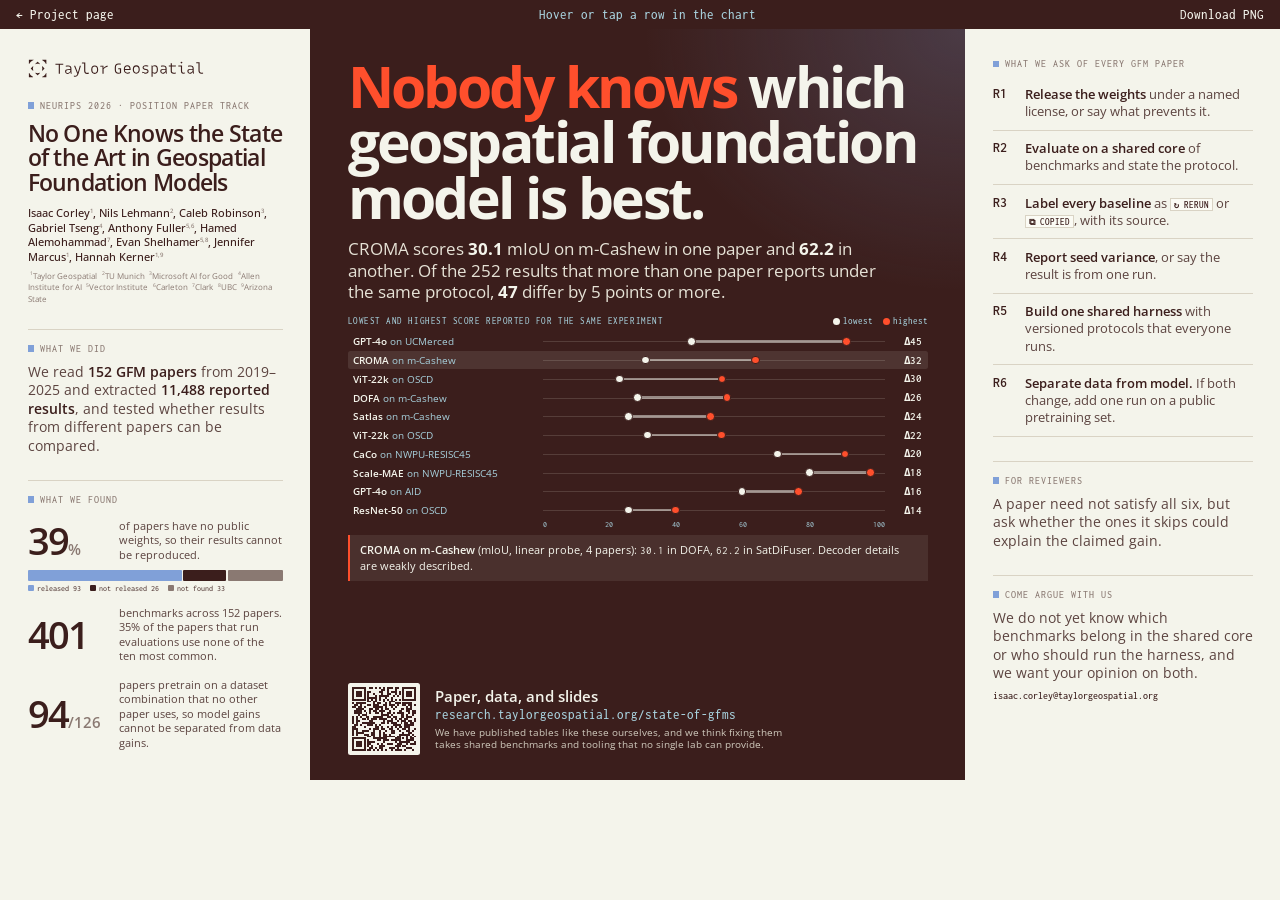
==== site/poster/index.html @ e6df27a6 "init" ====
<!doctype html>
<html lang="en">
<head>
<meta charset="utf-8">
<meta name="viewport" content="width=device-width, initial-scale=1">
<title>Poster · No One Knows the State of the Art in Geospatial Foundation Models</title>
<meta name="description" content="NeurIPS 2026 poster for the position paper No One Knows the State of the Art in Geospatial Foundation Models.">
<link rel="icon" href="../assets/favicon.svg" type="image/svg+xml">
<link rel="preconnect" href="https://fonts.googleapis.com">
<link rel="preconnect" href="https://fonts.gstatic.com" crossorigin>
<link rel="stylesheet" href="https://fonts.googleapis.com/css2?family=Inconsolata:wght@400;500;600&family=Open+Sans:wght@400;500;600;700&display=swap">
<link rel="stylesheet" href="poster.css">
</head>
<body>
<div class="chrome">
  <a href="../">← Project page</a>
  <span>Hover or tap a row in the chart</span>
  <a href="poster.png" download>Download PNG</a>
</div>
<div id="stage">

  <!-- LEFT: who, what, evidence -->
  <aside class="col left">
    <img class="logo" src="../assets/tg-logo-oneline.svg" alt="Taylor Geospatial">
    <p class="kicker">NeurIPS 2026 · Position Paper Track</p>
    <h1>No One Knows the State of the Art in Geospatial Foundation Models</h1>
    <p class="authors">Isaac Corley<sup>1</sup>, Nils Lehmann<sup>2</sup>, Caleb Robinson<sup>3</sup>, Gabriel Tseng<sup>4</sup>, Anthony Fuller<sup>5,6</sup>, Hamed Alemohammad<sup>7</sup>, Evan Shelhamer<sup>5,8</sup>, Jennifer Marcus<sup>1</sup>, Hannah Kerner<sup>1,9</sup></p>
    <p class="affils"><sup>1</sup>Taylor Geospatial <sup>2</sup>TU Munich <sup>3</sup>Microsoft AI for Good <sup>4</sup>Allen Institute for AI <sup>5</sup>Vector Institute <sup>6</sup>Carleton <sup>7</sup>Clark <sup>8</sup>UBC <sup>9</sup>Arizona State</p>

    <p class="kicker sec">What we did</p>
    <p class="body">We read <b>152 GFM papers</b> from 2019–2025 and extracted <b>11,488 reported results</b>, and tested whether results from different papers can be compared.</p>

    <p class="kicker sec">What we found</p>
    <div class="stat">
      <span class="n">39<small>%</small></span>
      <span class="l">of papers have no public weights, so their results cannot be reproduced.</span>
      <div class="wbar"><i style="flex:93" class="yes" data-tip="Weights released: 93 papers"></i><i style="flex:26" class="no" data-tip="Explicitly not released: 26 papers"></i><i style="flex:33" class="unk" data-tip="Weights not found: 33 papers"></i></div>
      <span class="legend"><i class="yes"></i>released 93 <i class="no"></i>not released 26 <i class="unk"></i>not found 33</span>
    </div>
    <div class="stat">
      <span class="n">401</span>
      <span class="l">benchmarks across 152 papers. 35% of the papers that run evaluations use none of the ten most common.</span>
    </div>
    <div class="stat">
      <span class="n">94<small>/126</small></span>
      <span class="l">papers pretrain on a dataset combination that no other paper uses, so model gains cannot be separated from data gains.</span>
    </div>
  </aside>

  <!-- CENTER: the hook -->
  <main class="center">
    <p class="hook"><em>Nobody knows</em> which geospatial foundation model is best.</p>
    <p class="sub">CROMA scores <b>30.1</b> mIoU on m-Cashew in one paper and <b>62.2</b> in another. Of the 252 results that more than one paper reports under the same protocol, <b>47</b> differ by 5 points or more.</p>

    <div class="chart">
      <div class="chart-head"><span>Lowest and highest score reported for the same experiment</span><span class="key"><i class="lo"></i>lowest <i class="hi"></i>highest</span></div>
      <div id="rows"></div>
      <div class="axis"><span>0</span><span>20</span><span>40</span><span>60</span><span>80</span><span>100</span></div>
    </div>
    <div class="detail" id="detail"></div>

    <div class="foot">
      <img class="qr" src="qr.svg" alt="QR code for research.taylorgeospatial.org/state-of-gfms">
      <div>
        <p class="foot-big">Paper, data, and slides</p>
        <p class="foot-url">research.taylorgeospatial.org/state-of-gfms</p>
        <p class="foot-note">We have published tables like these ourselves, and we think fixing them takes shared benchmarks and tooling that no single lab can provide.</p>
      </div>
    </div>
  </main>

  <!-- RIGHT: what to do -->
  <aside class="col right">
    <p class="kicker">What we ask of every GFM paper</p>
    <ol class="recs">
      <li><span>R1</span><div><b>Release the weights</b> under a named license, or say what prevents it.</div></li>
      <li><span>R2</span><div><b>Evaluate on a shared core</b> of benchmarks and state the protocol.</div></li>
      <li><span>R3</span><div><b>Label every baseline</b> as <i class="tag">↻ rerun</i> or <i class="tag">⧉ copied</i>, with its source.</div></li>
      <li><span>R4</span><div><b>Report seed variance</b>, or say the result is from one run.</div></li>
      <li><span>R5</span><div><b>Build one shared harness</b> with versioned protocols that everyone runs.</div></li>
      <li><span>R6</span><div><b>Separate data from model.</b> If both change, add one run on a public pretraining set.</div></li>
    </ol>

    <p class="kicker sec">For reviewers</p>
    <p class="body">A paper need not satisfy all six, but ask whether the ones it skips could explain the claimed gain.</p>

    <p class="kicker sec">Come argue with us</p>
    <p class="body">We do not yet know which benchmarks belong in the shared core or who should run the harness, and we want your opinion on both.</p>
    <p class="contact">isaac.corley@taylorgeospatial.org</p>
  </aside>

  <div id="tip"></div>
</div>
<script src="poster.js"></script>
</body>
</html>
---- site/poster/poster.css ----
/* All sizes are in --u, where 5120u is the poster width. On the web --u follows the window,
   so the poster fills any screen and stacks into one column on narrow ones. With ?export
   --u is 1px and the stage is exactly 5120 x 2880 px, the NeurIPS PNG limit. */
:root {
  --u: calc(100vw / 5120);
  --brown: #3B1E1C; --ivory: #F4F4EB; --peri: #80A0D8; --lblue: #A7D0DC; --red: #FF4F2C;
  --muted: #8A7972; --soft: #5C4440; --rule: #D9D3C4; --card: #FBFBF4; --brown2: #4A2A27;
  --sans: "Open Sans", ui-sans-serif, sans-serif; --mono: "Inconsolata", ui-monospace, Menlo, monospace;
}
* { box-sizing: border-box; }
html, body { margin: 0; background: var(--ivory); }
body { font-family: var(--sans); color: var(--brown); -webkit-font-smoothing: antialiased; }
#stage { position: relative; width: 100%; min-height: calc(2880 * var(--u)); display: grid; grid-template-columns: 1240fr 2620fr 1260fr; background: var(--ivory); }
p, h1, ol { margin: 0; }
sup { font-size: 0.6em; color: var(--muted); }

.col { padding: calc(120 * var(--u)) calc(110 * var(--u)); display: flex; flex-direction: column; }
.kicker { font: 500 calc(40 * var(--u))/1 var(--mono); letter-spacing: 0.1em; text-transform: uppercase; color: var(--muted);
  display: flex; align-items: center; gap: calc(22 * var(--u)); }
.kicker::before { content: ""; width: calc(26 * var(--u)); height: calc(26 * var(--u)); background: var(--peri); flex: none; }
.kicker.sec { margin-top: calc(96 * var(--u)); padding-top: calc(56 * var(--u)); border-top: calc(3 * var(--u)) solid var(--rule); }
.body { font-size: calc(54 * var(--u)); line-height: 1.38; margin-top: calc(36 * var(--u)); color: var(--soft); }
.body b { color: var(--brown); font-weight: 600; }

.logo { height: calc(76 * var(--u)); width: auto; align-self: flex-start; margin-bottom: calc(90 * var(--u)); }
h1 { font-size: calc(92 * var(--u)); line-height: 1.08; letter-spacing: -0.03em; font-weight: 600; margin-top: calc(40 * var(--u)); }
.authors { font-size: calc(42 * var(--u)); line-height: 1.4; font-weight: 500; margin-top: calc(44 * var(--u)); }
.affils { font-size: calc(32 * var(--u)); line-height: 1.45; color: var(--muted); margin-top: calc(20 * var(--u)); }
.affils sup { margin-left: calc(10 * var(--u)); }

.stat { margin-top: calc(56 * var(--u)); display: grid; grid-template-columns: calc(330 * var(--u)) 1fr; column-gap: calc(36 * var(--u)); align-items: center; }
.stat .n { font: 600 calc(150 * var(--u))/0.95 var(--sans); letter-spacing: -0.045em; font-feature-settings: "tnum" 1, "lnum" 1; }
.stat .n small { font-size: 0.4em; color: var(--muted); letter-spacing: -0.01em; }
.stat .l { font-size: calc(44 * var(--u)); line-height: 1.32; color: var(--soft); }
.wbar { grid-column: 1 / -1; display: flex; gap: calc(6 * var(--u)); height: calc(44 * var(--u)); margin-top: calc(30 * var(--u)); }
.wbar i { border-radius: calc(4 * var(--u)); }
.yes { background: var(--peri); } .no { background: var(--brown); } .unk { background: var(--muted); }
.legend { grid-column: 1 / -1; font: 500 calc(30 * var(--u)) var(--mono); color: var(--soft); margin-top: calc(16 * var(--u)); display: flex; align-items: center; gap: calc(12 * var(--u)); }
.legend i { width: calc(26 * var(--u)); height: calc(26 * var(--u)); border-radius: calc(4 * var(--u)); margin-left: calc(22 * var(--u)); } .legend i:first-child { margin-left: 0; }

.center { background: radial-gradient(ellipse 70% 50% at 100% 0%, rgba(128,160,216,.22), transparent 70%), var(--brown);
  color: var(--ivory); padding: calc(120 * var(--u)) calc(150 * var(--u)) calc(100 * var(--u)); display: flex; flex-direction: column; }
.hook { font-size: calc(226 * var(--u)); line-height: 0.98; letter-spacing: -0.045em; font-weight: 700; }
.hook em { font-style: normal; color: var(--red); }
.sub { font-size: calc(66 * var(--u)); line-height: 1.3; margin-top: calc(52 * var(--u)); color: #E6E2D6; max-width: calc(2200 * var(--u)); }
.sub b { color: var(--ivory); font-weight: 700; }

.chart { margin-top: calc(56 * var(--u)); }
.chart-head { display: flex; justify-content: space-between; font: 500 calc(36 * var(--u)) var(--mono); letter-spacing: 0.06em; text-transform: uppercase; color: var(--lblue); margin-bottom: calc(22 * var(--u)); }
.key { display: flex; align-items: center; gap: calc(12 * var(--u)); text-transform: none; letter-spacing: 0; }
.key i { width: calc(28 * var(--u)); height: calc(28 * var(--u)); border-radius: 50%; margin-left: calc(26 * var(--u)); }
.lo { background: var(--ivory); } .hi { background: var(--red); }
.row { display: grid; grid-template-columns: calc(760 * var(--u)) 1fr calc(150 * var(--u)); align-items: center; height: calc(75 * var(--u)); padding: 0 calc(20 * var(--u)); border-radius: calc(10 * var(--u)); cursor: pointer; }
.row.on { background: rgba(244,244,235,.1); }
.row .name { font-size: calc(40 * var(--u)); font-weight: 600; white-space: nowrap; }
.row .name span { font-weight: 400; color: var(--lblue); }
.track { position: relative; height: 100%; }
.track::before { content: ""; position: absolute; left: 0; right: 0; top: 50%; height: calc(2 * var(--u)); background: rgba(244,244,235,.14); }
.gap { position: absolute; top: 50%; height: calc(10 * var(--u)); margin-top: calc(-5 * var(--u)); background: rgba(244,244,235,.5); border-radius: calc(5 * var(--u)); }
.dot { position: absolute; top: 50%; width: calc(34 * var(--u)); height: calc(34 * var(--u)); margin: calc(-17 * var(--u)) 0 0 calc(-17 * var(--u)); border-radius: 50%; border: calc(4 * var(--u)) solid var(--brown); }
.row .delta { font: 600 calc(44 * var(--u)) var(--mono); text-align: right; }
.axis { margin: calc(6 * var(--u)) calc(170 * var(--u)) 0 calc(780 * var(--u)); display: flex; justify-content: space-between; font: 400 calc(30 * var(--u)) var(--mono); color: var(--lblue); }
.detail { margin-top: calc(30 * var(--u)); padding: calc(30 * var(--u)) calc(42 * var(--u)); background: rgba(244,244,235,.08); border-left: calc(8 * var(--u)) solid var(--red); font-size: calc(44 * var(--u)); line-height: 1.35; min-height: calc(180 * var(--u)); margin-bottom: calc(40 * var(--u)); }
.detail b { font-weight: 600; } .detail .mono { font-family: var(--mono); }

.foot { margin-top: auto; display: flex; align-items: center; gap: calc(60 * var(--u)); }
.qr { width: calc(290 * var(--u)); height: calc(290 * var(--u)); border-radius: calc(10 * var(--u)); flex: none; }
.foot-big { font-size: calc(60 * var(--u)); font-weight: 600; }
.foot-url { font: 500 calc(52 * var(--u)) var(--mono); color: var(--lblue); margin-top: calc(8 * var(--u)); }
.foot-note { font-size: calc(38 * var(--u)); line-height: 1.35; color: #CFC9BC; margin-top: calc(22 * var(--u)); max-width: calc(1500 * var(--u)); }

.recs { list-style: none; padding: 0; margin-top: calc(30 * var(--u)); }
.recs li { display: grid; grid-template-columns: calc(130 * var(--u)) 1fr; padding: calc(38 * var(--u)) 0; border-bottom: calc(3 * var(--u)) solid var(--rule); font-size: calc(52 * var(--u)); line-height: 1.32; color: var(--soft); }
.recs li span { font: 600 calc(56 * var(--u))/1.15 var(--mono); color: var(--brown); }
.recs b { color: var(--brown); font-weight: 600; }
.tag { font: 600 calc(36 * var(--u)) var(--mono); font-style: normal; text-transform: uppercase; border: calc(3 * var(--u)) solid var(--rule); background: var(--card); padding: calc(2 * var(--u)) calc(12 * var(--u)); white-space: nowrap; color: var(--brown); }
.contact { font: 500 calc(40 * var(--u)) var(--mono); margin-top: calc(28 * var(--u)); }

#tip { position: absolute; display: none; background: var(--ivory); color: var(--brown); font: 500 calc(34 * var(--u)) var(--mono); padding: calc(14 * var(--u)) calc(22 * var(--u)); border: calc(3 * var(--u)) solid var(--brown); pointer-events: none; white-space: nowrap; z-index: 3; }

.export { --u: 1px; }
.export body { width: 5120px; height: 2880px; overflow: hidden; }
.export #stage { width: 5120px; height: 2880px; min-height: 0; overflow: hidden; }
.chrome { display: flex; justify-content: space-between; align-items: center; gap: 16px; padding: 8px 16px;
  background: var(--brown); font: 500 13px var(--mono); color: var(--lblue); }
.chrome a { color: var(--ivory); text-decoration: none; }
.export .chrome { display: none; }
@media (max-width: 900px) {
  :root { --u: calc(100vw / 1300); }
  #stage { grid-template-columns: minmax(0, 1fr); }
  .col, .center { padding: calc(110 * var(--u)) calc(90 * var(--u)); }
  .hook { font-size: calc(170 * var(--u)); }
  .row { grid-template-columns: calc(430 * var(--u)) 1fr calc(120 * var(--u)); height: calc(96 * var(--u)); }
  .row .name { font-size: calc(36 * var(--u)); white-space: normal; line-height: 1.1; }
  .axis { margin: calc(6 * var(--u)) calc(150 * var(--u)) 0 calc(620 * var(--u)); }
  .chart-head { flex-direction: column; gap: calc(14 * var(--u)); }
  .foot { margin-top: calc(60 * var(--u)); }
  .chrome span { display: none; }
  .foot-url { word-break: break-all; }
  .foot > div { min-width: 0; }
}
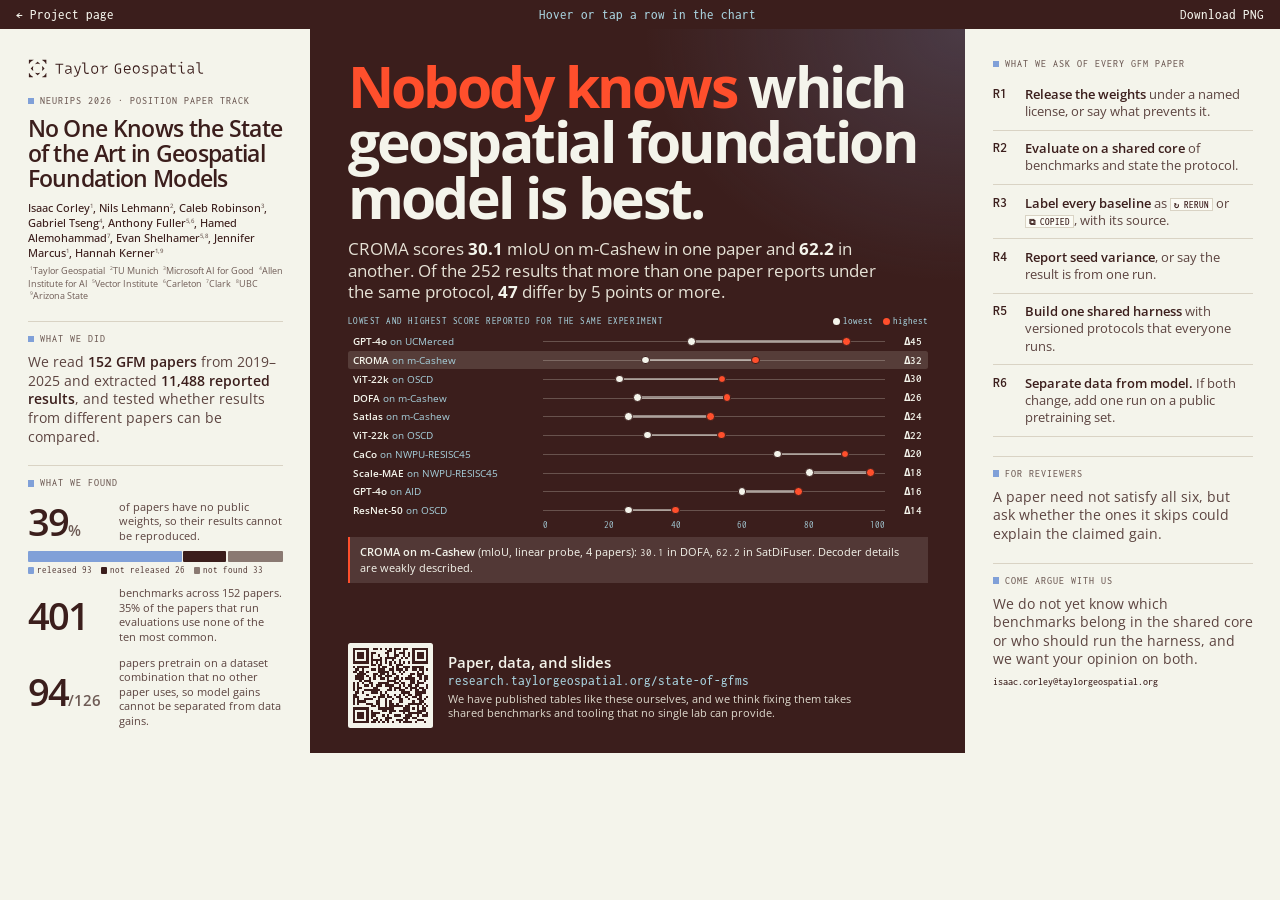
==== commit e87dee87: "feat: link-preview card and og tags on all pages" ====
--- a/site/poster/index.html
+++ b/site/poster/index.html
@@ -5,6 +5,18 @@
 <meta name="viewport" content="width=device-width, initial-scale=1">
 <title>Poster · No One Knows the State of the Art in Geospatial Foundation Models</title>
 <meta name="description" content="NeurIPS 2026 poster for the position paper No One Knows the State of the Art in Geospatial Foundation Models.">
+<meta name="theme-color" content="#3B1E1C">
+<meta property="og:type" content="website">
+<meta property="og:title" content="Poster · No One Knows the State of the Art in Geospatial Foundation Models">
+<meta property="og:description" content="Interactive NeurIPS 2026 poster: how far apart different papers report the same experiment, and six things we ask of every GFM paper.">
+<meta property="og:url" content="https://research.taylorgeospatial.org/state-of-gfms/poster/">
+<meta property="og:site_name" content="Taylor Geospatial">
+<meta property="og:image" content="https://research.taylorgeospatial.org/state-of-gfms/assets/og.png">
+<meta property="og:image:width" content="1200">
+<meta property="og:image:height" content="630">
+<meta property="og:image:alt" content="Nobody knows which geospatial foundation model is best. Chart of the lowest and highest scores that different papers report for the same model, benchmark, and protocol.">
+<meta name="twitter:card" content="summary_large_image">
+<link rel="canonical" href="https://research.taylorgeospatial.org/state-of-gfms/poster/">
 <link rel="icon" href="../assets/favicon.svg" type="image/svg+xml">
 <link rel="preconnect" href="https://fonts.googleapis.com">
 <link rel="preconnect" href="https://fonts.gstatic.com" crossorigin>
--- a/site/poster/poster.css
+++ b/site/poster/poster.css
@@ -4,7 +4,7 @@
 :root {
   --u: calc(100vw / 5120);
   --brown: #3B1E1C; --ivory: #F4F4EB; --peri: #80A0D8; --lblue: #A7D0DC; --red: #FF4F2C;
-  --muted: #8A7972; --soft: #5C4440; --rule: #D9D3C4; --card: #FBFBF4; --brown2: #4A2A27;
+  --muted: #6E5B55; --taupe: #8A7972; --soft: #5C4440; --rule: #D9D3C4; --card: #FBFBF4; --brown2: #4A2A27;
   --sans: "Open Sans", ui-sans-serif, sans-serif; --mono: "Inconsolata", ui-monospace, Menlo, monospace;
 }
 * { box-sizing: border-box; }
@@ -14,28 +14,28 @@
 p, h1, ol { margin: 0; }
 sup { font-size: 0.6em; color: var(--muted); }
 
-.col { padding: calc(120 * var(--u)) calc(110 * var(--u)); display: flex; flex-direction: column; }
+.col { padding: calc(120 * var(--u)) calc(110 * var(--u)) calc(100 * var(--u)); display: flex; flex-direction: column; }
 .kicker { font: 500 calc(40 * var(--u))/1 var(--mono); letter-spacing: 0.1em; text-transform: uppercase; color: var(--muted);
   display: flex; align-items: center; gap: calc(22 * var(--u)); }
 .kicker::before { content: ""; width: calc(26 * var(--u)); height: calc(26 * var(--u)); background: var(--peri); flex: none; }
-.kicker.sec { margin-top: calc(96 * var(--u)); padding-top: calc(56 * var(--u)); border-top: calc(3 * var(--u)) solid var(--rule); }
+.kicker.sec { margin-top: calc(76 * var(--u)); padding-top: calc(48 * var(--u)); border-top: calc(3 * var(--u)) solid var(--rule); }
 .body { font-size: calc(54 * var(--u)); line-height: 1.38; margin-top: calc(36 * var(--u)); color: var(--soft); }
 .body b { color: var(--brown); font-weight: 600; }
 
-.logo { height: calc(76 * var(--u)); width: auto; align-self: flex-start; margin-bottom: calc(90 * var(--u)); }
+.logo { height: calc(76 * var(--u)); width: auto; align-self: flex-start; margin-bottom: calc(72 * var(--u)); }
 h1 { font-size: calc(92 * var(--u)); line-height: 1.08; letter-spacing: -0.03em; font-weight: 600; margin-top: calc(40 * var(--u)); }
 .authors { font-size: calc(42 * var(--u)); line-height: 1.4; font-weight: 500; margin-top: calc(44 * var(--u)); }
-.affils { font-size: calc(32 * var(--u)); line-height: 1.45; color: var(--muted); margin-top: calc(20 * var(--u)); }
+.affils { font-size: calc(34 * var(--u)); line-height: 1.45; color: var(--muted); margin-top: calc(20 * var(--u)); }
 .affils sup { margin-left: calc(10 * var(--u)); }
 
-.stat { margin-top: calc(56 * var(--u)); display: grid; grid-template-columns: calc(330 * var(--u)) 1fr; column-gap: calc(36 * var(--u)); align-items: center; }
+.stat { margin-top: calc(46 * var(--u)); display: grid; grid-template-columns: calc(330 * var(--u)) 1fr; column-gap: calc(36 * var(--u)); align-items: center; }
 .stat .n { font: 600 calc(150 * var(--u))/0.95 var(--sans); letter-spacing: -0.045em; font-feature-settings: "tnum" 1, "lnum" 1; }
 .stat .n small { font-size: 0.4em; color: var(--muted); letter-spacing: -0.01em; }
 .stat .l { font-size: calc(44 * var(--u)); line-height: 1.32; color: var(--soft); }
 .wbar { grid-column: 1 / -1; display: flex; gap: calc(6 * var(--u)); height: calc(44 * var(--u)); margin-top: calc(30 * var(--u)); }
 .wbar i { border-radius: calc(4 * var(--u)); }
-.yes { background: var(--peri); } .no { background: var(--brown); } .unk { background: var(--muted); }
-.legend { grid-column: 1 / -1; font: 500 calc(30 * var(--u)) var(--mono); color: var(--soft); margin-top: calc(16 * var(--u)); display: flex; align-items: center; gap: calc(12 * var(--u)); }
+.yes { background: var(--peri); } .no { background: var(--brown); } .unk { background: var(--taupe); }
+.legend { grid-column: 1 / -1; font: 500 calc(34 * var(--u)) var(--mono); color: var(--soft); margin-top: calc(16 * var(--u)); display: flex; align-items: center; gap: calc(12 * var(--u)); }
 .legend i { width: calc(26 * var(--u)); height: calc(26 * var(--u)); border-radius: calc(4 * var(--u)); margin-left: calc(22 * var(--u)); } .legend i:first-child { margin-left: 0; }
 
 .center { background: radial-gradient(ellipse 70% 50% at 100% 0%, rgba(128,160,216,.22), transparent 70%), var(--brown);
@@ -51,23 +51,23 @@
 .key i { width: calc(28 * var(--u)); height: calc(28 * var(--u)); border-radius: 50%; margin-left: calc(26 * var(--u)); }
 .lo { background: var(--ivory); } .hi { background: var(--red); }
 .row { display: grid; grid-template-columns: calc(760 * var(--u)) 1fr calc(150 * var(--u)); align-items: center; height: calc(75 * var(--u)); padding: 0 calc(20 * var(--u)); border-radius: calc(10 * var(--u)); cursor: pointer; }
-.row.on { background: rgba(244,244,235,.1); }
+.row.on { background: rgba(244,244,235,.14); }
 .row .name { font-size: calc(40 * var(--u)); font-weight: 600; white-space: nowrap; }
 .row .name span { font-weight: 400; color: var(--lblue); }
 .track { position: relative; height: 100%; }
-.track::before { content: ""; position: absolute; left: 0; right: 0; top: 50%; height: calc(2 * var(--u)); background: rgba(244,244,235,.14); }
+.track::before { content: ""; position: absolute; left: 0; right: 0; top: 50%; height: calc(3 * var(--u)); background: rgba(244,244,235,.24); }
 .gap { position: absolute; top: 50%; height: calc(10 * var(--u)); margin-top: calc(-5 * var(--u)); background: rgba(244,244,235,.5); border-radius: calc(5 * var(--u)); }
 .dot { position: absolute; top: 50%; width: calc(34 * var(--u)); height: calc(34 * var(--u)); margin: calc(-17 * var(--u)) 0 0 calc(-17 * var(--u)); border-radius: 50%; border: calc(4 * var(--u)) solid var(--brown); }
 .row .delta { font: 600 calc(44 * var(--u)) var(--mono); text-align: right; }
-.axis { margin: calc(6 * var(--u)) calc(170 * var(--u)) 0 calc(780 * var(--u)); display: flex; justify-content: space-between; font: 400 calc(30 * var(--u)) var(--mono); color: var(--lblue); }
-.detail { margin-top: calc(30 * var(--u)); padding: calc(30 * var(--u)) calc(42 * var(--u)); background: rgba(244,244,235,.08); border-left: calc(8 * var(--u)) solid var(--red); font-size: calc(44 * var(--u)); line-height: 1.35; min-height: calc(180 * var(--u)); margin-bottom: calc(40 * var(--u)); }
+.axis { margin: calc(6 * var(--u)) calc(170 * var(--u)) 0 calc(780 * var(--u)); display: flex; justify-content: space-between; font: 400 calc(34 * var(--u)) var(--mono); color: var(--lblue); }
+.detail { margin-top: calc(30 * var(--u)); padding: calc(30 * var(--u)) calc(42 * var(--u)); background: rgba(244,244,235,.12); border-left: calc(8 * var(--u)) solid var(--red); font-size: calc(44 * var(--u)); line-height: 1.35; min-height: calc(180 * var(--u)); margin-bottom: calc(40 * var(--u)); }
 .detail b { font-weight: 600; } .detail .mono { font-family: var(--mono); }
 
 .foot { margin-top: auto; display: flex; align-items: center; gap: calc(60 * var(--u)); }
-.qr { width: calc(290 * var(--u)); height: calc(290 * var(--u)); border-radius: calc(10 * var(--u)); flex: none; }
+.qr { width: calc(340 * var(--u)); height: calc(340 * var(--u)); border-radius: calc(10 * var(--u)); flex: none; }
 .foot-big { font-size: calc(60 * var(--u)); font-weight: 600; }
 .foot-url { font: 500 calc(52 * var(--u)) var(--mono); color: var(--lblue); margin-top: calc(8 * var(--u)); }
-.foot-note { font-size: calc(38 * var(--u)); line-height: 1.35; color: #CFC9BC; margin-top: calc(22 * var(--u)); max-width: calc(1500 * var(--u)); }
+.foot-note { font-size: calc(42 * var(--u)); line-height: 1.35; color: #DDD8CC; margin-top: calc(22 * var(--u)); max-width: calc(1700 * var(--u)); }
 
 .recs { list-style: none; padding: 0; margin-top: calc(30 * var(--u)); }
 .recs li { display: grid; grid-template-columns: calc(130 * var(--u)) 1fr; padding: calc(38 * var(--u)) 0; border-bottom: calc(3 * var(--u)) solid var(--rule); font-size: calc(52 * var(--u)); line-height: 1.32; color: var(--soft); }
